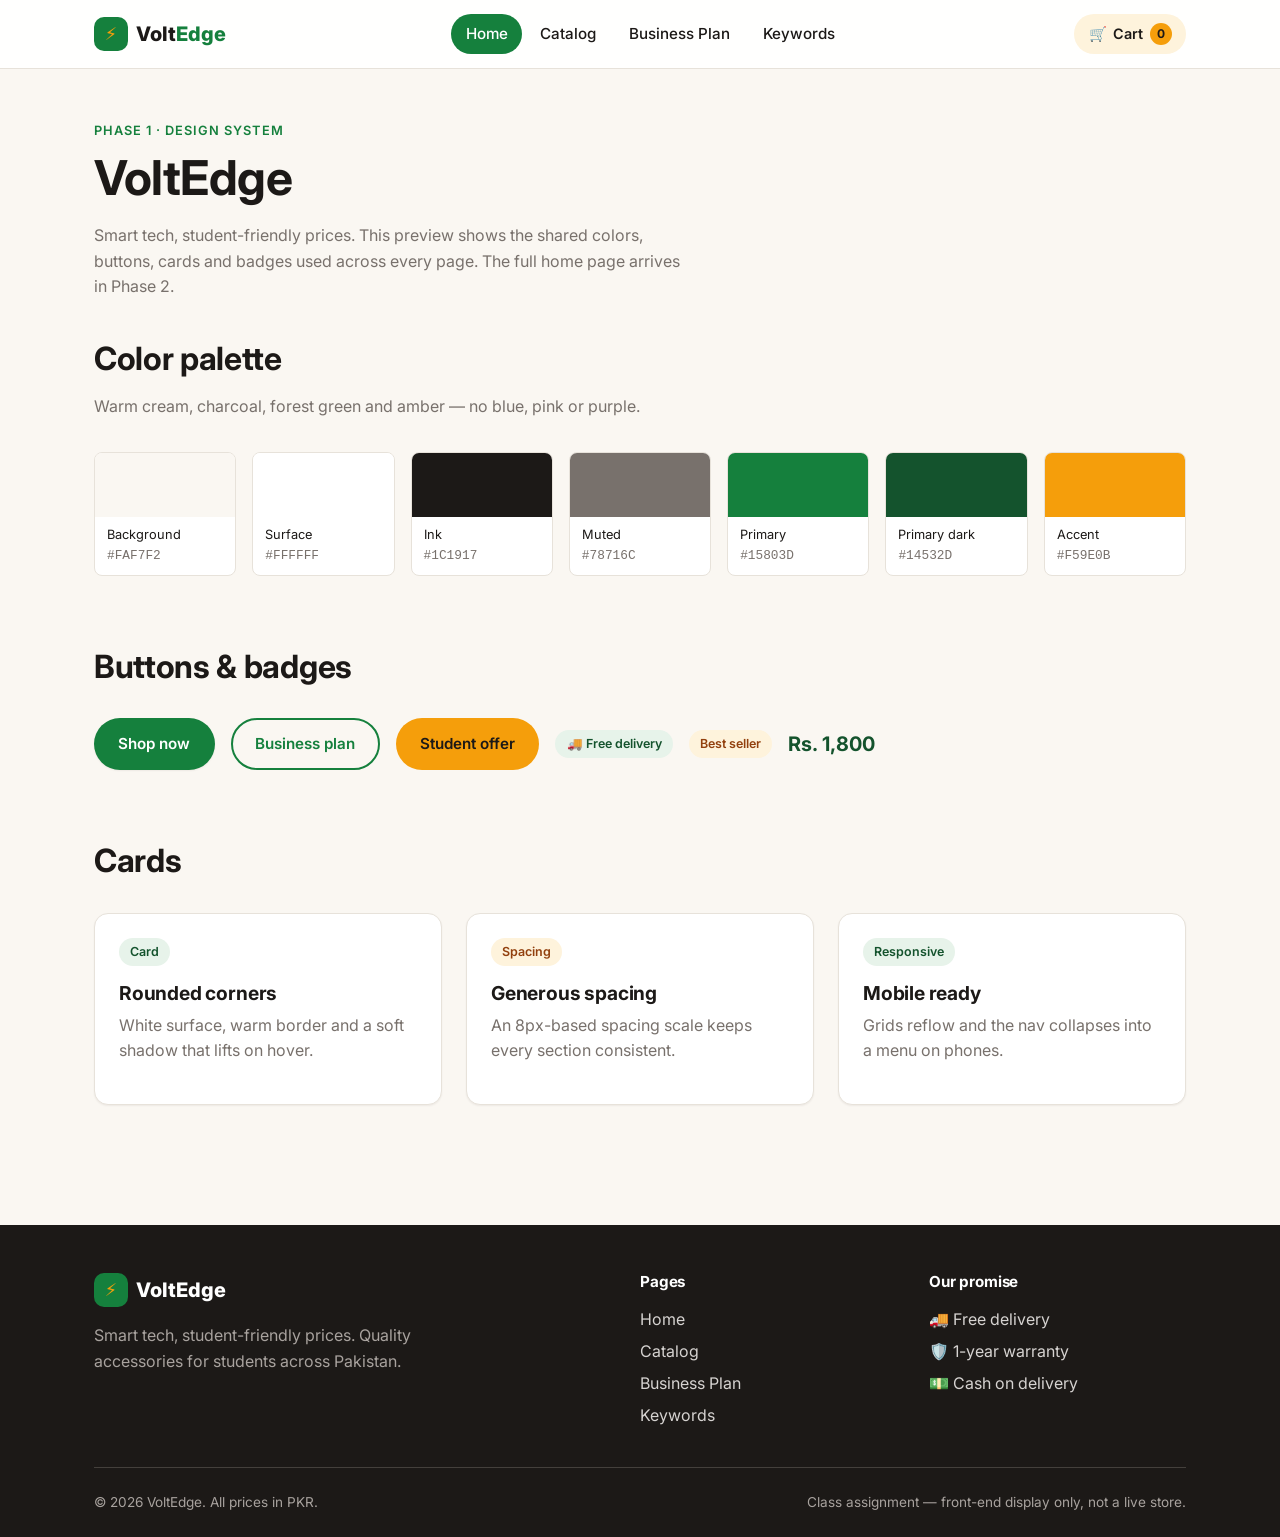
==== index.html @ deff89b0 "Phase 1: design system, product data, shared layout" ====
<!DOCTYPE html>
<!--
  =====================================================================
  VoltEdge — index.html (Home page)
  ---------------------------------------------------------------------
  Landing page of the store. Phase 1 shows a preview of the design
  system (colors, buttons, cards, badges). Phase 2 replaces it with the
  hero, trust badges, featured products and student-discount banner.
  The header and footer are injected by js/main.js.
  =====================================================================
-->
<html lang="en">
<head>
  <meta charset="UTF-8" />
  <meta name="viewport" content="width=device-width, initial-scale=1.0" />
  <title>VoltEdge — Smart tech, student-friendly prices</title>
  <meta name="description" content="VoltEdge: affordable tech accessories for students in Pakistan — earbuds, chargers, phone covers and laptop stands." />

  <!-- Inter font (falls back to the system font stack if offline) -->
  <link rel="preconnect" href="https://fonts.googleapis.com" />
  <link rel="preconnect" href="https://fonts.gstatic.com" crossorigin />
  <link href="https://fonts.googleapis.com/css2?family=Inter:wght@400;500;600;700;800&display=swap" rel="stylesheet" />

  <!-- Shared stylesheet -->
  <link rel="stylesheet" href="css/style.css" />
</head>
<body>

  <!-- Shared header/nav (filled by main.js) -->
  <header id="site-header"></header>

  <main>
    <!-- Page intro -->
    <section class="page-hero">
      <div class="container">
        <span class="eyebrow">Phase 1 · Design system</span>
        <h1>VoltEdge</h1>
        <p>Smart tech, student-friendly prices. This preview shows the shared
          colors, buttons, cards and badges used across every page. The full
          home page arrives in Phase 2.</p>
      </div>
    </section>

    <!-- Color palette preview -->
    <section class="section" style="padding-top: 0;">
      <div class="container">
        <div class="section-head">
          <h2>Color palette</h2>
          <p>Warm cream, charcoal, forest green and amber — no blue, pink or purple.</p>
        </div>
        <div class="swatches">
          <div class="swatch"><div class="swatch-color" style="background: var(--bg);"></div><div class="swatch-label">Background<br /><code>#FAF7F2</code></div></div>
          <div class="swatch"><div class="swatch-color" style="background: var(--surface);"></div><div class="swatch-label">Surface<br /><code>#FFFFFF</code></div></div>
          <div class="swatch"><div class="swatch-color" style="background: var(--ink);"></div><div class="swatch-label">Ink<br /><code>#1C1917</code></div></div>
          <div class="swatch"><div class="swatch-color" style="background: var(--muted);"></div><div class="swatch-label">Muted<br /><code>#78716C</code></div></div>
          <div class="swatch"><div class="swatch-color" style="background: var(--primary);"></div><div class="swatch-label">Primary<br /><code>#15803D</code></div></div>
          <div class="swatch"><div class="swatch-color" style="background: var(--primary-dark);"></div><div class="swatch-label">Primary dark<br /><code>#14532D</code></div></div>
          <div class="swatch"><div class="swatch-color" style="background: var(--accent);"></div><div class="swatch-label">Accent<br /><code>#F59E0B</code></div></div>
        </div>
      </div>
    </section>

    <!-- Buttons & badges preview -->
    <section class="section" style="padding-top: 0;">
      <div class="container">
        <div class="section-head">
          <h2>Buttons &amp; badges</h2>
        </div>
        <div class="demo-row">
          <a class="btn btn-primary" href="catalog.html">Shop now</a>
          <a class="btn btn-outline" href="business.html">Business plan</a>
          <button class="btn btn-accent" type="button">Student offer</button>
          <span class="badge">🚚 Free delivery</span>
          <span class="badge badge-accent">Best seller</span>
          <span class="price">Rs. 1,800</span>
        </div>
      </div>
    </section>

    <!-- Card preview -->
    <section class="section" style="padding-top: 0;">
      <div class="container">
        <div class="section-head">
          <h2>Cards</h2>
        </div>
        <div class="grid">
          <article class="card card-hover">
            <span class="badge">Card</span>
            <h3 style="margin-top: 1rem;">Rounded corners</h3>
            <p class="muted">White surface, warm border and a soft shadow that lifts on hover.</p>
          </article>
          <article class="card card-hover">
            <span class="badge badge-accent">Spacing</span>
            <h3 style="margin-top: 1rem;">Generous spacing</h3>
            <p class="muted">An 8px-based spacing scale keeps every section consistent.</p>
          </article>
          <article class="card card-hover">
            <span class="badge">Responsive</span>
            <h3 style="margin-top: 1rem;">Mobile ready</h3>
            <p class="muted">Grids reflow and the nav collapses into a menu on phones.</p>
          </article>
        </div>
      </div>
    </section>
  </main>

  <!-- Shared footer (filled by main.js) -->
  <footer id="site-footer"></footer>

  <!-- Scripts: product data first, then shared behaviour -->
  <script src="js/products.js"></script>
  <script src="js/main.js"></script>
</body>
</html>
---- css/style.css ----
/* =====================================================================
   VoltEdge — style.css
   ---------------------------------------------------------------------
   The single stylesheet for every page of the VoltEdge Tech Accessories
   Store (class assignment front-end). It holds:
     1. Design tokens (CSS variables: colors, spacing, radius, shadows)
     2. Reset & base styles (body, headings, links, images)
     3. Layout helpers (container, sections, grids)
     4. Components (buttons, cards, badges, tables)
     5. Shared header / navigation
     6. Shared footer
     7. Placeholder blocks (used until each phase fills a page)
     8. Responsive rules (tablet & mobile)
   Color rule: NO blue, pink or purple anywhere — only the palette below.
   ===================================================================== */


/* ---------------------------------------------------------------------
   1. DESIGN TOKENS
   All colors and sizes live here so the whole site stays consistent.
   --------------------------------------------------------------------- */
:root {
  /* Brand palette (from the assignment brief) */
  --bg: #FAF7F2;            /* warm cream page background */
  --surface: #FFFFFF;       /* cards, header, tables */
  --ink: #1C1917;           /* main text — warm charcoal */
  --muted: #78716C;         /* secondary text */
  --primary: #15803D;       /* forest green — main brand color */
  --primary-dark: #14532D;  /* darker green for hover / footer */
  --accent: #F59E0B;        /* amber — highlights, badges, prices */

  /* Supporting tints derived from the palette */
  --primary-soft: #E7F3EA;  /* very light green background */
  --accent-soft: #FEF3DC;   /* very light amber background */
  --border: #E7E2DA;        /* warm light border */

  /* Typography */
  --font: "Inter", system-ui, -apple-system, "Segoe UI", Roboto,
          "Helvetica Neue", Arial, sans-serif;

  /* Spacing scale (generous, based on 8px) */
  --space-1: 0.5rem;   /*  8px */
  --space-2: 1rem;     /* 16px */
  --space-3: 1.5rem;   /* 24px */
  --space-4: 2rem;     /* 32px */
  --space-5: 3rem;     /* 48px */
  --space-6: 4.5rem;   /* 72px */

  /* Shape & depth */
  --radius-sm: 8px;
  --radius: 14px;
  --radius-lg: 22px;
  --shadow-sm: 0 1px 2px rgba(28, 25, 23, 0.06);
  --shadow: 0 4px 16px rgba(28, 25, 23, 0.08);
  --shadow-lg: 0 12px 32px rgba(28, 25, 23, 0.12);

  /* Layout */
  --container: 1140px;
  --header-h: 68px;
}


/* ---------------------------------------------------------------------
   2. RESET & BASE STYLES
   --------------------------------------------------------------------- */
*,
*::before,
*::after {
  box-sizing: border-box;
}

html {
  scroll-behavior: smooth;
}

body {
  margin: 0;
  font-family: var(--font);
  font-size: 1rem;
  line-height: 1.6;
  color: var(--ink);
  background: var(--bg);
  -webkit-font-smoothing: antialiased;
  /* Footer always sits at the bottom, even on short pages */
  min-height: 100vh;
  display: flex;
  flex-direction: column;
}

main {
  flex: 1;
}

h1, h2, h3, h4 {
  margin: 0 0 var(--space-2);
  line-height: 1.2;
  font-weight: 700;
  letter-spacing: -0.01em;
}

h1 { font-size: clamp(2rem, 4vw, 3rem); }
h2 { font-size: clamp(1.5rem, 3vw, 2rem); }
h3 { font-size: 1.2rem; }

p {
  margin: 0 0 var(--space-2);
}

a {
  color: var(--primary);
  text-decoration: none;
}

a:hover {
  color: var(--primary-dark);
  text-decoration: underline;
}

img {
  max-width: 100%;
  display: block;
}

/* Visible keyboard focus everywhere (accessibility) */
:focus-visible {
  outline: 3px solid var(--accent);
  outline-offset: 2px;
}

/* Small grey helper text */
.muted {
  color: var(--muted);
}


/* ---------------------------------------------------------------------
   3. LAYOUT HELPERS
   --------------------------------------------------------------------- */

/* Centered page-width wrapper */
.container {
  width: 100%;
  max-width: var(--container);
  margin: 0 auto;
  padding: 0 var(--space-3);
}

/* Vertical rhythm for page sections */
.section {
  padding: var(--space-6) 0;
}

/* Section title + subtitle block */
.section-head {
  margin-bottom: var(--space-4);
}

.section-head p {
  color: var(--muted);
  max-width: 60ch;
}

/* Small uppercase label above headings */
.eyebrow {
  display: inline-block;
  font-size: 0.8rem;
  font-weight: 600;
  text-transform: uppercase;
  letter-spacing: 0.08em;
  color: var(--primary);
  margin-bottom: var(--space-1);
}

/* Responsive auto-fit grid (cards, badges, products) */
.grid {
  display: grid;
  gap: var(--space-3);
  grid-template-columns: repeat(auto-fit, minmax(240px, 1fr));
}


/* ---------------------------------------------------------------------
   4. COMPONENTS
   --------------------------------------------------------------------- */

/* ---- 4a. Buttons ---- */
.btn {
  display: inline-flex;
  align-items: center;
  justify-content: center;
  gap: 0.5rem;
  padding: 0.75rem 1.4rem;
  font: inherit;
  font-weight: 600;
  font-size: 0.95rem;
  border: 2px solid transparent;
  border-radius: 999px;
  cursor: pointer;
  text-decoration: none;
  transition: background 0.2s, color 0.2s, transform 0.15s, box-shadow 0.2s;
}

.btn:hover {
  text-decoration: none;
  transform: translateY(-1px);
}

.btn:active {
  transform: translateY(0);
}

/* Main call-to-action: forest green */
.btn-primary {
  background: var(--primary);
  color: #fff;
  box-shadow: var(--shadow-sm);
}

.btn-primary:hover {
  background: var(--primary-dark);
  color: #fff;
  box-shadow: var(--shadow);
}

/* Secondary: outlined green */
.btn-outline {
  background: transparent;
  color: var(--primary);
  border-color: var(--primary);
}

.btn-outline:hover {
  background: var(--primary-soft);
  color: var(--primary-dark);
}

/* Attention button: amber */
.btn-accent {
  background: var(--accent);
  color: var(--ink);
}

.btn-accent:hover {
  background: #D97706; /* darker amber */
  color: var(--ink);
}

/* Full-width button (e.g. inside product cards) */
.btn-block {
  width: 100%;
}

/* ---- 4b. Cards ---- */
.card {
  background: var(--surface);
  border: 1px solid var(--border);
  border-radius: var(--radius);
  box-shadow: var(--shadow-sm);
  padding: var(--space-3);
  transition: box-shadow 0.2s, transform 0.2s;
}

/* Cards that lift slightly on hover */
.card-hover:hover {
  box-shadow: var(--shadow-lg);
  transform: translateY(-3px);
}

.card h3 {
  margin-bottom: var(--space-1);
}

/* ---- 4c. Badges / pills ---- */
.badge {
  display: inline-flex;
  align-items: center;
  gap: 0.35rem;
  padding: 0.25rem 0.7rem;
  font-size: 0.78rem;
  font-weight: 600;
  border-radius: 999px;
  background: var(--primary-soft);
  color: var(--primary-dark);
}

.badge-accent {
  background: var(--accent-soft);
  color: #92400E; /* deep amber text, readable on light amber */
}

/* Price text style (used everywhere a PKR price appears) */
.price {
  font-size: 1.25rem;
  font-weight: 700;
  color: var(--primary-dark);
}

/* ---- 4d. Tables (business plan & keyword planner) ---- */
.table-wrap {
  overflow-x: auto;              /* scroll sideways on small phones */
  background: var(--surface);
  border: 1px solid var(--border);
  border-radius: var(--radius);
  box-shadow: var(--shadow-sm);
}

table {
  width: 100%;
  border-collapse: collapse;
  font-size: 0.95rem;
}

th,
td {
  padding: 0.85rem 1rem;
  text-align: left;
  border-bottom: 1px solid var(--border);
  white-space: nowrap;
}

th {
  background: var(--primary-soft);
  color: var(--primary-dark);
  font-weight: 600;
}

tbody tr:last-child td {
  border-bottom: none;
}

tbody tr:hover {
  background: #FDFBF7;
}


/* ---------------------------------------------------------------------
   5. SHARED HEADER / NAVIGATION
   Markup is injected by js/main.js into <header id="site-header">.
   --------------------------------------------------------------------- */
.site-header {
  position: sticky;
  top: 0;
  z-index: 50;
  background: rgba(255, 255, 255, 0.92);
  backdrop-filter: blur(8px);
  border-bottom: 1px solid var(--border);
}

.nav {
  display: flex;
  align-items: center;
  justify-content: space-between;
  gap: var(--space-2);
  min-height: var(--header-h);
}

/* Logo: lightning mark + store name */
.logo {
  display: inline-flex;
  align-items: center;
  gap: 0.5rem;
  font-weight: 800;
  font-size: 1.25rem;
  color: var(--ink);
}

.logo:hover {
  text-decoration: none;
  color: var(--ink);
}

.logo-mark {
  display: grid;
  place-items: center;
  width: 34px;
  height: 34px;
  border-radius: 10px;
  background: var(--primary);
  color: var(--accent);
  font-size: 1.1rem;
}

.logo-text span {
  color: var(--primary);
}

/* Navigation links */
.nav-links {
  display: flex;
  align-items: center;
  gap: 0.25rem;
  list-style: none;
  margin: 0;
  padding: 0;
}

.nav-links a {
  display: block;
  padding: 0.5rem 0.9rem;
  border-radius: 999px;
  color: var(--ink);
  font-weight: 500;
  font-size: 0.95rem;
}

.nav-links a:hover {
  background: var(--primary-soft);
  color: var(--primary-dark);
  text-decoration: none;
}

/* Current page link (set by main.js) */
.nav-links a.active {
  background: var(--primary);
  color: #fff;
}

/* Right side of the header: cart + mobile menu button */
.nav-actions {
  display: flex;
  align-items: center;
  gap: 0.5rem;
}

/* Cart button with item counter bubble */
.cart-btn {
  position: relative;
  display: inline-flex;
  align-items: center;
  gap: 0.4rem;
  padding: 0.5rem 0.9rem;
  border-radius: 999px;
  background: var(--accent-soft);
  color: var(--ink);
  font-weight: 600;
  font-size: 0.9rem;
}

.cart-btn:hover {
  text-decoration: none;
  color: var(--ink);
  background: #FDE7B5;
}

.cart-count {
  display: inline-grid;
  place-items: center;
  min-width: 22px;
  height: 22px;
  padding: 0 6px;
  border-radius: 999px;
  background: var(--accent);
  color: var(--ink);
  font-size: 0.75rem;
  font-weight: 700;
}

/* Short "bump" animation when an item is added (used in Phase 3) */
.cart-count.bump {
  animation: bump 0.35s ease;
}

@keyframes bump {
  50% { transform: scale(1.35); }
}

/* Hamburger button — only visible on mobile */
.menu-toggle {
  display: none;
  width: 42px;
  height: 42px;
  border: 1px solid var(--border);
  border-radius: 10px;
  background: var(--surface);
  font-size: 1.2rem;
  cursor: pointer;
  color: var(--ink);
}


/* ---------------------------------------------------------------------
   6. SHARED FOOTER
   Markup is injected by js/main.js into <footer id="site-footer">.
   --------------------------------------------------------------------- */
.site-footer {
  background: var(--ink);
  color: #D6D3D1;
  padding: var(--space-5) 0 var(--space-3);
  margin-top: var(--space-5);
}

.footer-grid {
  display: grid;
  gap: var(--space-4);
  grid-template-columns: 2fr 1fr 1fr;
}

.site-footer .logo,
.site-footer .logo:hover {
  color: #fff;
}

.site-footer h4 {
  color: #fff;
  font-size: 0.95rem;
  margin-bottom: var(--space-2);
}

.site-footer ul {
  list-style: none;
  margin: 0;
  padding: 0;
}

.site-footer li {
  margin-bottom: 0.4rem;
}

.site-footer a {
  color: #D6D3D1;
}

.site-footer a:hover {
  color: var(--accent);
}

.footer-tagline {
  margin-top: var(--space-2);
  max-width: 34ch;
  color: #A8A29E;
}

.footer-bottom {
  margin-top: var(--space-4);
  padding-top: var(--space-3);
  border-top: 1px solid #44403C;
  font-size: 0.85rem;
  color: #A8A29E;
  display: flex;
  flex-wrap: wrap;
  justify-content: space-between;
  gap: var(--space-1);
}


/* ---------------------------------------------------------------------
   7. PLACEHOLDER BLOCKS
   Temporary "coming in Phase X" panels so each page shows the shared
   layout before its real content is built.
   --------------------------------------------------------------------- */
.page-hero {
  padding: var(--space-5) 0 var(--space-3);
}

.page-hero p {
  color: var(--muted);
  max-width: 60ch;
}

.placeholder {
  border: 2px dashed var(--border);
  border-radius: var(--radius);
  padding: var(--space-5) var(--space-3);
  text-align: center;
  color: var(--muted);
  background: var(--surface);
}

/* Small swatch row used on the design-system preview */
.swatches {
  display: grid;
  gap: var(--space-2);
  grid-template-columns: repeat(auto-fit, minmax(130px, 1fr));
}

.swatch {
  border-radius: var(--radius-sm);
  overflow: hidden;
  border: 1px solid var(--border);
  background: var(--surface);
  font-size: 0.8rem;
}

.swatch-color {
  height: 64px;
}

.swatch-label {
  padding: 0.5rem 0.75rem;
}

.swatch-label code {
  color: var(--muted);
}

/* Row of example buttons / badges */
.demo-row {
  display: flex;
  flex-wrap: wrap;
  gap: var(--space-2);
  align-items: center;
}


/* ---------------------------------------------------------------------
   8. RESPONSIVE RULES
   --------------------------------------------------------------------- */

/* Tablet */
@media (max-width: 900px) {
  .footer-grid {
    grid-template-columns: 1fr 1fr;
  }

  .footer-grid > :first-child {
    grid-column: 1 / -1;
  }
}

/* Mobile: collapse nav into a dropdown menu */
@media (max-width: 720px) {
  .container {
    padding: 0 var(--space-2);
  }

  .section {
    padding: var(--space-5) 0;
  }

  .menu-toggle {
    display: inline-grid;
    place-items: center;
  }

  .nav-links {
    display: none;
    position: absolute;
    top: var(--header-h);
    left: 0;
    right: 0;
    flex-direction: column;
    align-items: stretch;
    padding: var(--space-2);
    background: var(--surface);
    border-bottom: 1px solid var(--border);
    box-shadow: var(--shadow);
  }

  /* main.js toggles this class when the hamburger is tapped */
  .nav-links.open {
    display: flex;
  }

  .nav-links a {
    padding: 0.75rem 1rem;
  }

  /* Hide the word "Cart" on small screens, keep icon + count */
  .cart-label {
    display: none;
  }

  .footer-grid {
    grid-template-columns: 1fr;
  }
}
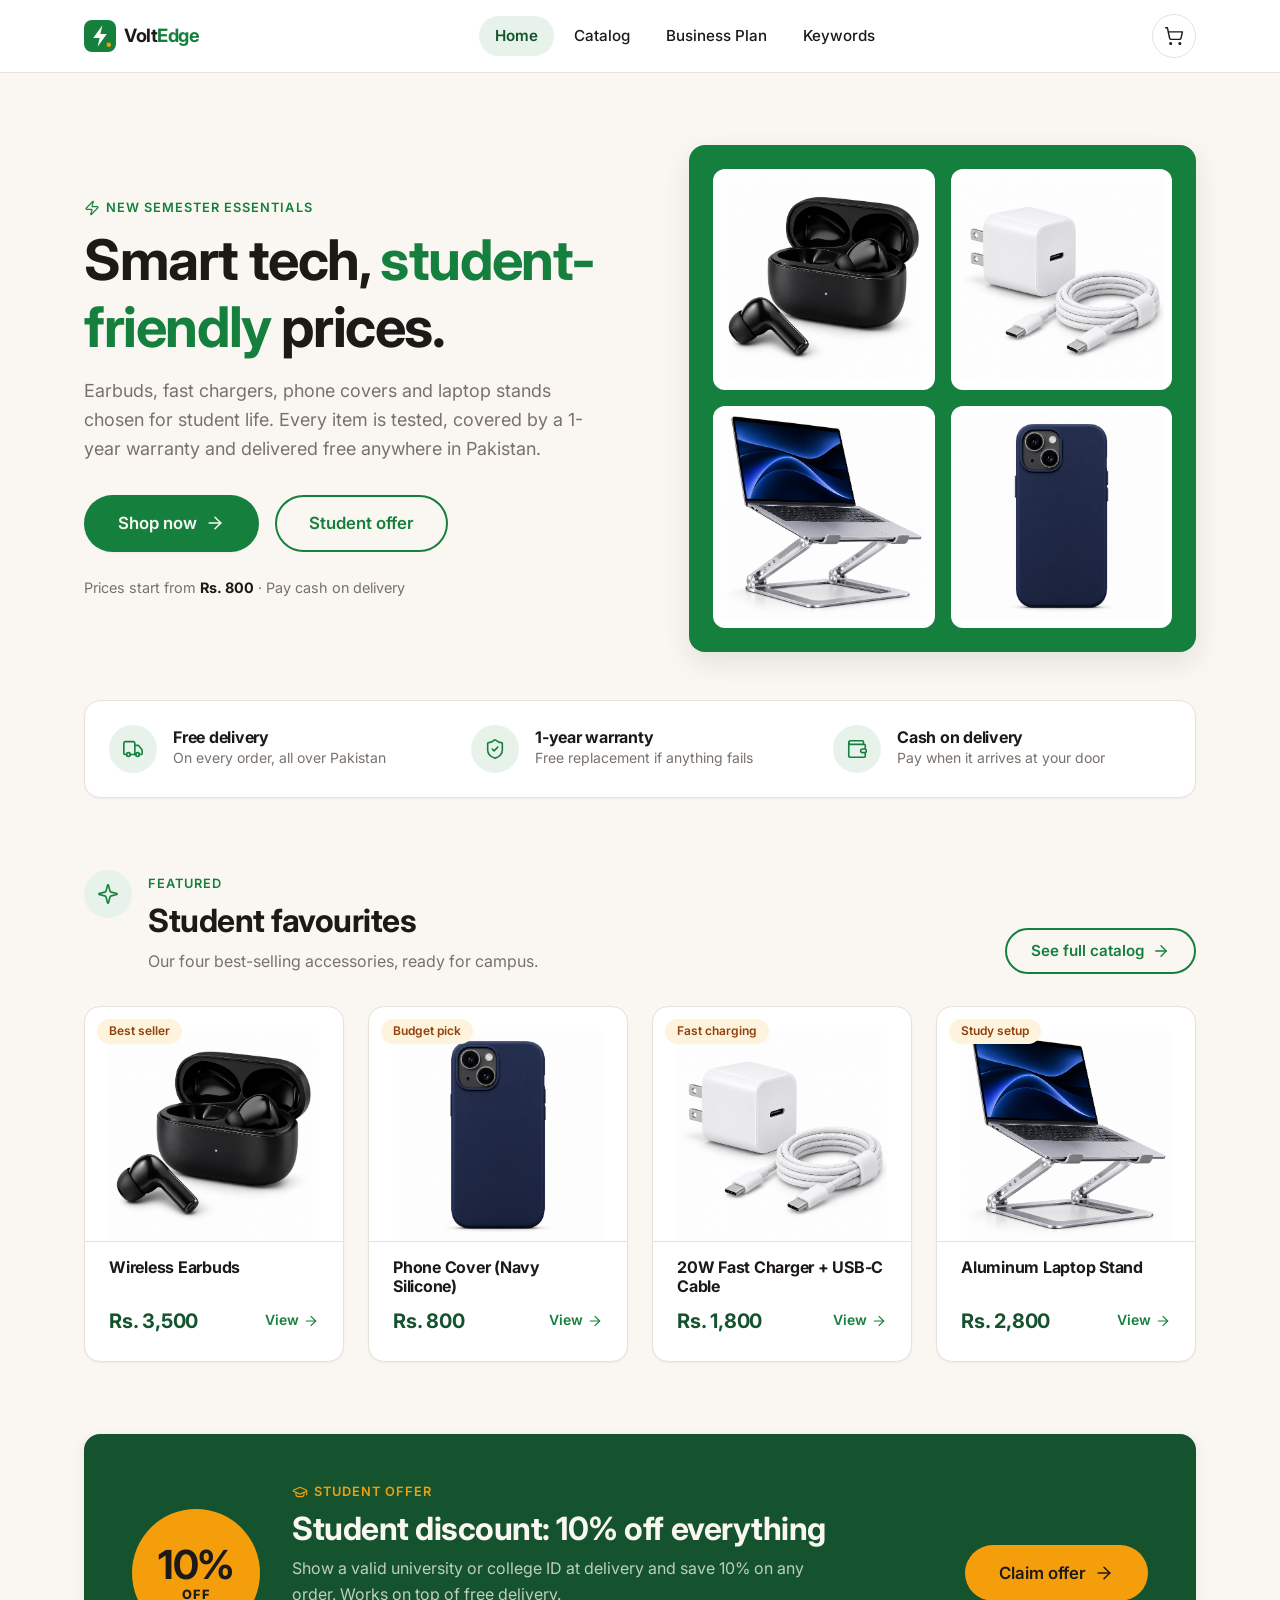
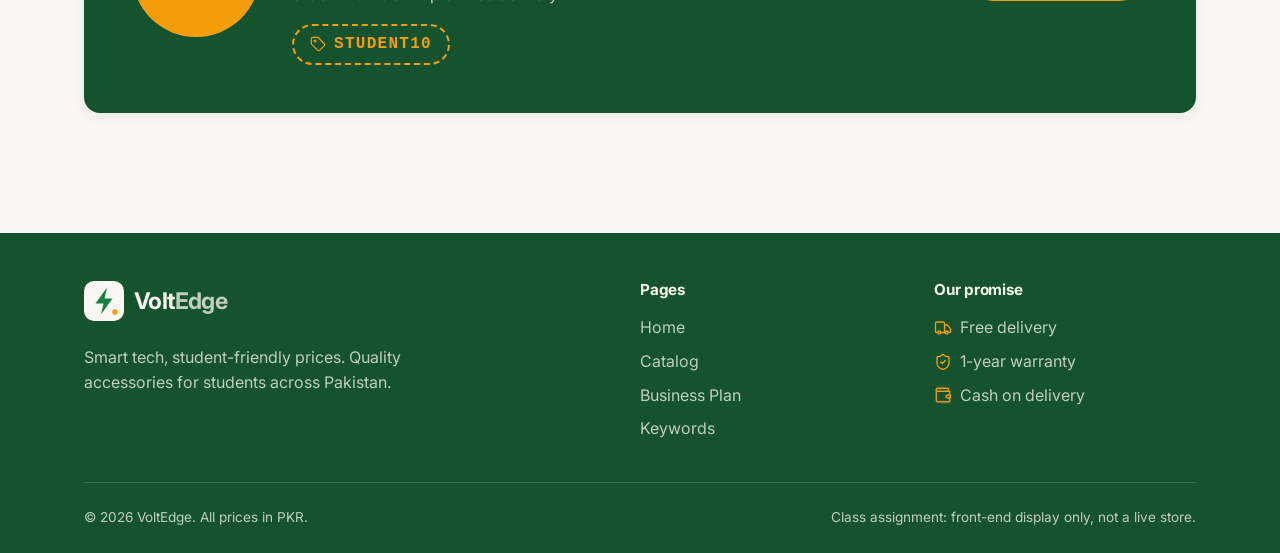
==== commit a56cf8d6: "Phase 3: SVG icons, new logo, product catalog with mini-cart" ====
--- a/index.html
+++ b/index.html
@@ -3,18 +3,24 @@
   =====================================================================
   VoltEdge — index.html (Home page)
   ---------------------------------------------------------------------
-  Landing page of the store. Phase 1 shows a preview of the design
-  system (colors, buttons, cards, badges). Phase 2 replaces it with the
-  hero, trust badges, featured products and student-discount banner.
-  The header and footer are injected by js/main.js.
+  Landing page of the store. Sections, top to bottom:
+    1. Hero          – headline, short pitch, "Shop now" button,
+                       2x2 collage of the four products
+    2. Trust badges  – Free delivery, 1-year warranty, Cash on delivery
+    3. Featured      – product strip rendered from js/products.js
+    4. Student offer – student-discount banner with promo code
+  Header, footer and icons (<span data-icon>) are filled by js/main.js.
   =====================================================================
 -->
 <html lang="en">
 <head>
   <meta charset="UTF-8" />
   <meta name="viewport" content="width=device-width, initial-scale=1.0" />
-  <title>VoltEdge — Smart tech, student-friendly prices</title>
-  <meta name="description" content="VoltEdge: affordable tech accessories for students in Pakistan — earbuds, chargers, phone covers and laptop stands." />
+  <title>VoltEdge | Smart tech, student-friendly prices</title>
+  <meta name="description" content="VoltEdge: affordable tech accessories for students in Pakistan. Earbuds, chargers, phone covers and laptop stands." />
+
+  <!-- Favicon: the VoltEdge logo mark -->
+  <link rel="icon" href="images/favicon.svg" type="image/svg+xml" />
 
   <!-- Inter font (falls back to the system font stack if offline) -->
   <link rel="preconnect" href="https://fonts.googleapis.com" />
@@ -30,84 +36,120 @@
   <header id="site-header"></header>
 
   <main>
-    <!-- Page intro -->
-    <section class="page-hero">
-      <div class="container">
-        <span class="eyebrow">Phase 1 · Design system</span>
-        <h1>VoltEdge</h1>
-        <p>Smart tech, student-friendly prices. This preview shows the shared
-          colors, buttons, cards and badges used across every page. The full
-          home page arrives in Phase 2.</p>
-      </div>
-    </section>
 
-    <!-- Color palette preview -->
-    <section class="section" style="padding-top: 0;">
-      <div class="container">
-        <div class="section-head">
-          <h2>Color palette</h2>
-          <p>Warm cream, charcoal, forest green and amber — no blue, pink or purple.</p>
+    <!-- =============================================================
+         1. HERO
+         Left: headline, pitch, buttons. Right: product collage.
+         ============================================================= -->
+    <section class="hero">
+      <div class="container hero-grid">
+        <div>
+          <span class="eyebrow"><span data-icon="zap" data-size="16"></span>New semester essentials</span>
+          <h1>Smart tech, <span class="highlight">student-friendly</span> prices.</h1>
+          <p class="hero-pitch">
+            Earbuds, fast chargers, phone covers and laptop stands chosen for
+            student life. Every item is tested, covered by a 1-year warranty and
+            delivered free anywhere in Pakistan.
+          </p>
+          <div class="hero-actions">
+            <a class="btn btn-primary btn-lg" href="catalog.html">Shop now <span data-icon="arrowRight" data-size="20"></span></a>
+            <a class="btn btn-outline btn-lg" href="#student-offer">Student offer</a>
+          </div>
+          <p class="hero-note">Prices start from <strong>Rs. 800</strong> &middot; Pay cash on delivery</p>
         </div>
-        <div class="swatches">
-          <div class="swatch"><div class="swatch-color" style="background: var(--bg);"></div><div class="swatch-label">Background<br /><code>#FAF7F2</code></div></div>
-          <div class="swatch"><div class="swatch-color" style="background: var(--surface);"></div><div class="swatch-label">Surface<br /><code>#FFFFFF</code></div></div>
-          <div class="swatch"><div class="swatch-color" style="background: var(--ink);"></div><div class="swatch-label">Ink<br /><code>#1C1917</code></div></div>
-          <div class="swatch"><div class="swatch-color" style="background: var(--muted);"></div><div class="swatch-label">Muted<br /><code>#78716C</code></div></div>
-          <div class="swatch"><div class="swatch-color" style="background: var(--primary);"></div><div class="swatch-label">Primary<br /><code>#15803D</code></div></div>
-          <div class="swatch"><div class="swatch-color" style="background: var(--primary-dark);"></div><div class="swatch-label">Primary dark<br /><code>#14532D</code></div></div>
-          <div class="swatch"><div class="swatch-color" style="background: var(--accent);"></div><div class="swatch-label">Accent<br /><code>#F59E0B</code></div></div>
+
+        <!-- Product collage (the four store products) -->
+        <div class="hero-collage">
+          <img src="images/earbuds.png" alt="Black wireless earbuds with their open charging case" width="400" height="400" />
+          <img src="images/charger-20w.png" alt="White 20W USB-C charger with a braided cable" width="400" height="400" />
+          <img src="images/laptop-stand.png" alt="Silver aluminum laptop stand holding a laptop" width="400" height="400" />
+          <img src="images/phone-cover.png" alt="Navy silicone phone cover" width="400" height="400" />
         </div>
       </div>
     </section>
 
-    <!-- Buttons & badges preview -->
-    <section class="section" style="padding-top: 0;">
+    <!-- =============================================================
+         2. TRUST BADGES
+         Three store promises, each icon in a tinted circle.
+         ============================================================= -->
+    <section class="trust" aria-label="Why shop with VoltEdge">
       <div class="container">
-        <div class="section-head">
-          <h2>Buttons &amp; badges</h2>
-        </div>
-        <div class="demo-row">
-          <a class="btn btn-primary" href="catalog.html">Shop now</a>
-          <a class="btn btn-outline" href="business.html">Business plan</a>
-          <button class="btn btn-accent" type="button">Student offer</button>
-          <span class="badge">🚚 Free delivery</span>
-          <span class="badge badge-accent">Best seller</span>
-          <span class="price">Rs. 1,800</span>
+        <div class="card trust-grid">
+          <div class="trust-item">
+            <span class="icon-circle"><span data-icon="truck" data-size="22"></span></span>
+            <div>
+              <h3>Free delivery</h3>
+              <p>On every order, all over Pakistan</p>
+            </div>
+          </div>
+          <div class="trust-item">
+            <span class="icon-circle"><span data-icon="shield" data-size="22"></span></span>
+            <div>
+              <h3>1-year warranty</h3>
+              <p>Free replacement if anything fails</p>
+            </div>
+          </div>
+          <div class="trust-item">
+            <span class="icon-circle"><span data-icon="wallet" data-size="22"></span></span>
+            <div>
+              <h3>Cash on delivery</h3>
+              <p>Pay when it arrives at your door</p>
+            </div>
+          </div>
         </div>
       </div>
     </section>
 
-    <!-- Card preview -->
-    <section class="section" style="padding-top: 0;">
+    <!-- =============================================================
+         3. FEATURED PRODUCTS STRIP
+         Cards are generated by renderFeatured() in js/main.js from the
+         PRODUCTS list in js/products.js.
+         ============================================================= -->
+    <section class="section" style="padding-top: var(--space-3);">
       <div class="container">
-        <div class="section-head">
-          <h2>Cards</h2>
+        <div class="section-head section-head-row">
+          <div class="heading-with-icon">
+            <span class="icon-circle"><span data-icon="sparkles" data-size="22"></span></span>
+            <div>
+              <span class="eyebrow">Featured</span>
+              <h2>Student favourites</h2>
+              <p>Our four best-selling accessories, ready for campus.</p>
+            </div>
+          </div>
+          <a class="btn btn-outline" href="catalog.html">See full catalog <span data-icon="arrowRight" data-size="18"></span></a>
         </div>
-        <div class="grid">
-          <article class="card card-hover">
-            <span class="badge">Card</span>
-            <h3 style="margin-top: 1rem;">Rounded corners</h3>
-            <p class="muted">White surface, warm border and a soft shadow that lifts on hover.</p>
-          </article>
-          <article class="card card-hover">
-            <span class="badge badge-accent">Spacing</span>
-            <h3 style="margin-top: 1rem;">Generous spacing</h3>
-            <p class="muted">An 8px-based spacing scale keeps every section consistent.</p>
-          </article>
-          <article class="card card-hover">
-            <span class="badge">Responsive</span>
-            <h3 style="margin-top: 1rem;">Mobile ready</h3>
-            <p class="muted">Grids reflow and the nav collapses into a menu on phones.</p>
-          </article>
+        <div class="featured-strip" id="featured-products"></div>
+      </div>
+    </section>
+
+    <!-- =============================================================
+         4. STUDENT DISCOUNT BANNER
+         ============================================================= -->
+    <section class="section section-tight-top" id="student-offer">
+      <div class="container">
+        <div class="student-banner">
+          <div class="discount-circle" aria-hidden="true">
+            <div><strong>10%</strong><span>OFF</span></div>
+          </div>
+          <div>
+            <span class="eyebrow"><span data-icon="graduationCap" data-size="16"></span>Student offer</span>
+            <h2>Student discount: 10% off everything</h2>
+            <p>Show a valid university or college ID at delivery and save 10% on
+              any order. Works on top of free delivery.</p>
+            <span class="promo-code"><span data-icon="tag" data-size="16"></span>STUDENT10</span>
+          </div>
+          <a class="btn btn-accent btn-lg" href="catalog.html">Claim offer <span data-icon="arrowRight" data-size="20"></span></a>
         </div>
       </div>
     </section>
+
   </main>
 
   <!-- Shared footer (filled by main.js) -->
   <footer id="site-footer"></footer>
 
-  <!-- Scripts: product data first, then shared behaviour -->
+  <!-- Scripts: icons, product data, then shared behaviour -->
+  <script src="js/icons.js"></script>
   <script src="js/products.js"></script>
   <script src="js/main.js"></script>
 </body>
--- a/css/style.css
+++ b/css/style.css
@@ -2,61 +2,71 @@
    VoltEdge — style.css
    ---------------------------------------------------------------------
    The single stylesheet for every page of the VoltEdge Tech Accessories
-   Store (class assignment front-end). It holds:
-     1. Design tokens (CSS variables: colors, spacing, radius, shadows)
-     2. Reset & base styles (body, headings, links, images)
-     3. Layout helpers (container, sections, grids)
-     4. Components (buttons, cards, badges, tables)
-     5. Shared header / navigation
+   Store (class assignment front-end). Sections:
+     1. Design tokens (colors, 8px spacing scale, radii, shadows)
+     2. Reset & base styles
+     3. Layout helpers (container, sections, headings with icons)
+     4. Components (icons, buttons, cards, badges, price, tables)
+     5. Shared header (logo, nav, cart button, mini-cart)
      6. Shared footer
-     7. Placeholder blocks (used until each phase fills a page)
-     8. Responsive rules (tablet & mobile)
-   Color rule: NO blue, pink or purple anywhere — only the palette below.
+     7. Page intro & placeholder blocks
+     8. Home page (hero, trust badges, featured strip, student banner)
+     9. Catalog page (filter bar, product cards, "Products worth")
+    10. Responsive rules (tablet & phone)
+   Rules: NO blue, pink or purple; NO emoji (icons come from js/icons.js);
+   one border radius per component type; subtle shadows; flat colors.
    ===================================================================== */
 
 
 /* ---------------------------------------------------------------------
    1. DESIGN TOKENS
-   All colors and sizes live here so the whole site stays consistent.
    --------------------------------------------------------------------- */
 :root {
   /* Brand palette (from the assignment brief) */
   --bg: #FAF7F2;            /* warm cream page background */
   --surface: #FFFFFF;       /* cards, header, tables */
-  --ink: #1C1917;           /* main text — warm charcoal */
+  --ink: #1C1917;           /* main text: warm charcoal */
   --muted: #78716C;         /* secondary text */
-  --primary: #15803D;       /* forest green — main brand color */
-  --primary-dark: #14532D;  /* darker green for hover / footer */
-  --accent: #F59E0B;        /* amber — highlights, badges, prices */
-
-  /* Supporting tints derived from the palette */
-  --primary-soft: #E7F3EA;  /* very light green background */
-  --accent-soft: #FEF3DC;   /* very light amber background */
+  --primary: #15803D;       /* forest green: main brand color */
+  --primary-dark: #14532D;  /* darker green: hover, footer, banner */
+  --accent: #F59E0B;        /* amber: badges, focus ring, highlights */
+
+  /* Tints derived from the palette (still green / amber / warm grey) */
+  --primary-soft: #E7F3EA;  /* pale green: icon circles, active rows */
+  --accent-soft: #FEF3DC;   /* pale amber: tag badges */
+  --accent-ink: #92400E;    /* deep amber text, readable on pale amber */
   --border: #E7E2DA;        /* warm light border */
+  --cream-70: rgba(250, 247, 242, 0.75); /* cream text on dark green */
 
   /* Typography */
   --font: "Inter", system-ui, -apple-system, "Segoe UI", Roboto,
           "Helvetica Neue", Arial, sans-serif;
 
-  /* Spacing scale (generous, based on 8px) */
-  --space-1: 0.5rem;   /*  8px */
-  --space-2: 1rem;     /* 16px */
-  --space-3: 1.5rem;   /* 24px */
-  --space-4: 2rem;     /* 32px */
-  --space-5: 3rem;     /* 48px */
-  --space-6: 4.5rem;   /* 72px */
-
-  /* Shape & depth */
-  --radius-sm: 8px;
-  --radius: 14px;
-  --radius-lg: 22px;
-  --shadow-sm: 0 1px 2px rgba(28, 25, 23, 0.06);
-  --shadow: 0 4px 16px rgba(28, 25, 23, 0.08);
-  --shadow-lg: 0 12px 32px rgba(28, 25, 23, 0.12);
+  /* Spacing scale: strict 8px grid */
+  --space-1: 8px;
+  --space-2: 16px;
+  --space-3: 24px;
+  --space-4: 32px;
+  --space-5: 48px;
+  --space-6: 72px;
+
+  /* One radius per component type */
+  --radius-btn: 999px;   /* buttons, pills, badges, filter chips */
+  --radius-card: 16px;   /* cards, panels, tables, banner */
+  --radius-tile: 12px;   /* images inside panels, small tiles */
+  --radius-icon: 50%;    /* icon circles */
+
+  /* Subtle shadows only */
+  --shadow-sm: 0 1px 2px rgba(28, 25, 23, 0.05);
+  --shadow: 0 4px 14px rgba(28, 25, 23, 0.07);
+  --shadow-lg: 0 10px 28px rgba(28, 25, 23, 0.10);
+
+  /* Motion */
+  --ease: 0.2s ease;
 
   /* Layout */
-  --container: 1140px;
-  --header-h: 68px;
+  --container: 1160px;
+  --header-h: 72px;
 }
 
 
@@ -71,6 +81,8 @@
 
 html {
   scroll-behavior: smooth;
+  /* Anchor jumps (catalog.html#earbuds) stop below the sticky header */
+  scroll-padding-top: calc(var(--header-h) + var(--space-3));
 }
 
 body {
@@ -81,7 +93,7 @@
   color: var(--ink);
   background: var(--bg);
   -webkit-font-smoothing: antialiased;
-  /* Footer always sits at the bottom, even on short pages */
+  /* Footer sits at the bottom even on short pages */
   min-height: 100vh;
   display: flex;
   flex-direction: column;
@@ -95,12 +107,12 @@
   margin: 0 0 var(--space-2);
   line-height: 1.2;
   font-weight: 700;
-  letter-spacing: -0.01em;
+  letter-spacing: -0.015em;
 }
 
 h1 { font-size: clamp(2rem, 4vw, 3rem); }
 h2 { font-size: clamp(1.5rem, 3vw, 2rem); }
-h3 { font-size: 1.2rem; }
+h3 { font-size: 1.125rem; }
 
 p {
   margin: 0 0 var(--space-2);
@@ -109,27 +121,41 @@
 a {
   color: var(--primary);
   text-decoration: none;
+  transition: color var(--ease);
 }
 
 a:hover {
   color: var(--primary-dark);
-  text-decoration: underline;
 }
 
 img {
   max-width: 100%;
+  height: auto;
   display: block;
 }
 
-/* Visible keyboard focus everywhere (accessibility) */
+button {
+  font: inherit;
+}
+
+/* Amber keyboard focus ring on every focusable element */
 :focus-visible {
   outline: 3px solid var(--accent);
-  outline-offset: 2px;
-}
-
-/* Small grey helper text */
+  outline-offset: 3px;
+}
+
 .muted {
   color: var(--muted);
+}
+
+/* Text only for screen readers */
+.sr-only {
+  position: absolute;
+  width: 1px;
+  height: 1px;
+  overflow: hidden;
+  clip: rect(0 0 0 0);
+  white-space: nowrap;
 }
 
 
@@ -150,7 +176,11 @@
   padding: var(--space-6) 0;
 }
 
-/* Section title + subtitle block */
+.section-tight-top {
+  padding-top: 0;
+}
+
+/* Section title block */
 .section-head {
   margin-bottom: var(--space-4);
 }
@@ -158,11 +188,35 @@
 .section-head p {
   color: var(--muted);
   max-width: 60ch;
+  margin: 0;
+}
+
+/* Heading row: title on the left, button on the right */
+.section-head-row {
+  display: flex;
+  align-items: flex-end;
+  justify-content: space-between;
+  gap: var(--space-2);
+  flex-wrap: wrap;
+}
+
+/* Heading with a tinted icon circle on its left */
+.heading-with-icon {
+  display: flex;
+  align-items: flex-start;
+  gap: var(--space-2);
+}
+
+.heading-with-icon h1,
+.heading-with-icon h2 {
+  margin-bottom: var(--space-1);
 }
 
 /* Small uppercase label above headings */
 .eyebrow {
-  display: inline-block;
+  display: inline-flex;
+  align-items: center;
+  gap: 6px;
   font-size: 0.8rem;
   font-weight: 600;
   text-transform: uppercase;
@@ -171,54 +225,93 @@
   margin-bottom: var(--space-1);
 }
 
-/* Responsive auto-fit grid (cards, badges, products) */
-.grid {
-  display: grid;
-  gap: var(--space-3);
-  grid-template-columns: repeat(auto-fit, minmax(240px, 1fr));
-}
-
 
 /* ---------------------------------------------------------------------
    4. COMPONENTS
    --------------------------------------------------------------------- */
 
-/* ---- 4a. Buttons ---- */
+/* ---- 4a. Icons ---- */
+/* Inline SVGs from icons.js line up with text */
+.icon {
+  display: inline-block;
+  flex-shrink: 0;
+  vertical-align: middle;
+}
+
+/* Placeholder spans (data-icon) behave like the icon they hold */
+[data-icon] {
+  display: inline-flex;
+}
+
+/* Soft tinted circle that holds an icon */
+.icon-circle {
+  display: inline-grid;
+  place-items: center;
+  flex-shrink: 0;
+  width: 48px;
+  height: 48px;
+  border-radius: var(--radius-icon);
+  background: var(--primary-soft);
+  color: var(--primary);
+}
+
+.icon-circle-sm {
+  width: 40px;
+  height: 40px;
+}
+
+.icon-circle-lg {
+  width: 56px;
+  height: 56px;
+}
+
+/* ---- 4b. Buttons ---- */
 .btn {
   display: inline-flex;
   align-items: center;
   justify-content: center;
-  gap: 0.5rem;
-  padding: 0.75rem 1.4rem;
-  font: inherit;
+  gap: var(--space-1);
+  padding: 12px 24px;
   font-weight: 600;
   font-size: 0.95rem;
+  line-height: 1.2;
   border: 2px solid transparent;
-  border-radius: 999px;
+  border-radius: var(--radius-btn);
   cursor: pointer;
   text-decoration: none;
-  transition: background 0.2s, color 0.2s, transform 0.15s, box-shadow 0.2s;
+  transition: background var(--ease), color var(--ease),
+              border-color var(--ease), box-shadow var(--ease),
+              transform var(--ease);
 }
 
 .btn:hover {
-  text-decoration: none;
   transform: translateY(-1px);
 }
 
 .btn:active {
   transform: translateY(0);
+}
+
+/* Arrow icons slide right a little on hover */
+.btn .icon {
+  transition: transform var(--ease);
+}
+
+.btn:hover [data-icon="arrowRight"] .icon,
+.btn:hover .icon-arrow {
+  transform: translateX(3px);
 }
 
 /* Main call-to-action: forest green */
 .btn-primary {
   background: var(--primary);
-  color: #fff;
+  color: var(--bg);
   box-shadow: var(--shadow-sm);
 }
 
 .btn-primary:hover {
   background: var(--primary-dark);
-  color: #fff;
+  color: var(--bg);
   box-shadow: var(--shadow);
 }
 
@@ -234,7 +327,7 @@
   color: var(--primary-dark);
 }
 
-/* Attention button: amber */
+/* Attention button: amber with charcoal text */
 .btn-accent {
   background: var(--accent);
   color: var(--ink);
@@ -245,62 +338,100 @@
   color: var(--ink);
 }
 
-/* Full-width button (e.g. inside product cards) */
+/* Quiet text-style button */
+.btn-ghost {
+  background: transparent;
+  color: var(--muted);
+  padding: 8px 16px;
+}
+
+.btn-ghost:hover {
+  color: var(--ink);
+  background: var(--bg);
+}
+
+.btn-lg {
+  padding: 16px 32px;
+  font-size: 1.05rem;
+}
+
 .btn-block {
   width: 100%;
 }
 
-/* ---- 4b. Cards ---- */
+/* Square icon-only button (cart, menu, close) */
+.icon-btn {
+  position: relative;
+  display: inline-grid;
+  place-items: center;
+  width: 44px;
+  height: 44px;
+  border: 1px solid var(--border);
+  border-radius: var(--radius-btn);
+  background: var(--surface);
+  color: var(--ink);
+  cursor: pointer;
+  transition: background var(--ease), border-color var(--ease), color var(--ease);
+}
+
+.icon-btn:hover {
+  background: var(--primary-soft);
+  border-color: var(--primary-soft);
+  color: var(--primary-dark);
+}
+
+/* ---- 4c. Cards ---- */
 .card {
   background: var(--surface);
   border: 1px solid var(--border);
-  border-radius: var(--radius);
+  border-radius: var(--radius-card);
   box-shadow: var(--shadow-sm);
   padding: var(--space-3);
-  transition: box-shadow 0.2s, transform 0.2s;
 }
 
 /* Cards that lift slightly on hover */
+.card-hover {
+  transition: box-shadow var(--ease), transform var(--ease);
+}
+
 .card-hover:hover {
   box-shadow: var(--shadow-lg);
-  transform: translateY(-3px);
-}
-
-.card h3 {
-  margin-bottom: var(--space-1);
-}
-
-/* ---- 4c. Badges / pills ---- */
+  transform: translateY(-4px);
+}
+
+/* ---- 4d. Badges / pills ---- */
 .badge {
   display: inline-flex;
   align-items: center;
-  gap: 0.35rem;
-  padding: 0.25rem 0.7rem;
-  font-size: 0.78rem;
+  gap: 4px;
+  padding: 4px 12px;
+  font-size: 0.75rem;
   font-weight: 600;
-  border-radius: 999px;
+  line-height: 1.4;
+  border-radius: var(--radius-btn);
   background: var(--primary-soft);
   color: var(--primary-dark);
 }
 
 .badge-accent {
   background: var(--accent-soft);
-  color: #92400E; /* deep amber text, readable on light amber */
-}
-
-/* Price text style (used everywhere a PKR price appears) */
+  color: var(--accent-ink);
+}
+
+/* ---- 4e. Price ---- */
 .price {
   font-size: 1.25rem;
   font-weight: 700;
   color: var(--primary-dark);
-}
-
-/* ---- 4d. Tables (business plan & keyword planner) ---- */
+  letter-spacing: -0.01em;
+}
+
+/* ---- 4f. Tables (business plan & keyword planner) ---- */
 .table-wrap {
   overflow-x: auto;              /* scroll sideways on small phones */
   background: var(--surface);
   border: 1px solid var(--border);
-  border-radius: var(--radius);
+  border-radius: var(--radius-card);
   box-shadow: var(--shadow-sm);
 }
 
@@ -312,7 +443,7 @@
 
 th,
 td {
-  padding: 0.85rem 1rem;
+  padding: 12px 16px;
   text-align: left;
   border-bottom: 1px solid var(--border);
   white-space: nowrap;
@@ -328,25 +459,21 @@
   border-bottom: none;
 }
 
-tbody tr:hover {
-  background: #FDFBF7;
-}
-
 
 /* ---------------------------------------------------------------------
-   5. SHARED HEADER / NAVIGATION
-   Markup is injected by js/main.js into <header id="site-header">.
+   5. SHARED HEADER
+   Markup is built by js/main.js inside <header id="site-header">.
    --------------------------------------------------------------------- */
 .site-header {
   position: sticky;
   top: 0;
   z-index: 50;
-  background: rgba(255, 255, 255, 0.92);
-  backdrop-filter: blur(8px);
+  background: var(--surface);
   border-bottom: 1px solid var(--border);
 }
 
 .nav {
+  position: relative;
   display: flex;
   align-items: center;
   justify-content: space-between;
@@ -354,41 +481,23 @@
   min-height: var(--header-h);
 }
 
-/* Logo: lightning mark + store name */
+/* ---- 5a. Logo (inline SVG from main.js) ---- */
 .logo {
   display: inline-flex;
   align-items: center;
-  gap: 0.5rem;
-  font-weight: 800;
-  font-size: 1.25rem;
-  color: var(--ink);
-}
-
-.logo:hover {
-  text-decoration: none;
-  color: var(--ink);
-}
-
-.logo-mark {
-  display: grid;
-  place-items: center;
-  width: 34px;
-  height: 34px;
-  border-radius: 10px;
-  background: var(--primary);
-  color: var(--accent);
-  font-size: 1.1rem;
-}
-
-.logo-text span {
-  color: var(--primary);
-}
-
-/* Navigation links */
+  border-radius: var(--radius-tile);
+}
+
+.logo svg {
+  height: 32px;
+  width: auto;
+}
+
+/* ---- 5b. Navigation links ---- */
 .nav-links {
   display: flex;
   align-items: center;
-  gap: 0.25rem;
+  gap: 4px;
   list-style: none;
   margin: 0;
   padding: 0;
@@ -396,95 +505,257 @@
 
 .nav-links a {
   display: block;
-  padding: 0.5rem 0.9rem;
-  border-radius: 999px;
+  padding: 8px 16px;
+  border-radius: var(--radius-btn);
   color: var(--ink);
   font-weight: 500;
   font-size: 0.95rem;
+  transition: background var(--ease), color var(--ease);
 }
 
 .nav-links a:hover {
   background: var(--primary-soft);
   color: var(--primary-dark);
-  text-decoration: none;
-}
-
-/* Current page link (set by main.js) */
+}
+
+/* Current page (set by main.js) */
 .nav-links a.active {
-  background: var(--primary);
-  color: #fff;
-}
-
-/* Right side of the header: cart + mobile menu button */
+  background: var(--primary-soft);
+  color: var(--primary-dark);
+  font-weight: 600;
+}
+
+/* Right side: cart + mobile menu */
 .nav-actions {
   display: flex;
   align-items: center;
-  gap: 0.5rem;
-}
-
-/* Cart button with item counter bubble */
-.cart-btn {
-  position: relative;
-  display: inline-flex;
-  align-items: center;
-  gap: 0.4rem;
-  padding: 0.5rem 0.9rem;
-  border-radius: 999px;
-  background: var(--accent-soft);
+  gap: var(--space-1);
+}
+
+/* Menu button only shows on phones */
+.menu-toggle {
+  display: none;
+}
+
+/* ---- 5c. Cart count badge (amber bubble on the cart icon) ---- */
+.cart-count {
+  position: absolute;
+  top: -4px;
+  right: -4px;
+  display: grid;
+  place-items: center;
+  min-width: 20px;
+  height: 20px;
+  padding: 0 5px;
+  border-radius: var(--radius-btn);
+  background: var(--accent);
   color: var(--ink);
+  font-size: 0.7rem;
+  font-weight: 700;
+  border: 2px solid var(--surface);
+}
+
+/* Hide the bubble when the cart is empty */
+.cart-count[data-count="0"] {
+  display: none;
+}
+
+/* Short "bump" when an item is added */
+.cart-count.bump {
+  animation: bump 0.35s ease;
+}
+
+@keyframes bump {
+  50% { transform: scale(1.3); }
+}
+
+/* ---- 5d. Mini-cart dropdown ---- */
+.mini-cart {
+  position: absolute;
+  top: calc(100% + var(--space-1));
+  right: 0;
+  width: 380px;
+  max-width: calc(100vw - 2 * var(--space-2));
+  background: var(--surface);
+  border: 1px solid var(--border);
+  border-radius: var(--radius-card);
+  box-shadow: var(--shadow-lg);
+  overflow: hidden;
+}
+
+.mini-cart[hidden] {
+  display: none;
+}
+
+.mini-cart-head {
+  display: flex;
+  align-items: center;
+  justify-content: space-between;
+  padding: var(--space-2) var(--space-3);
+  border-bottom: 1px solid var(--border);
+}
+
+.mini-cart-head h2 {
+  font-size: 1.05rem;
+  margin: 0;
+}
+
+.mini-cart-head .icon-btn {
+  width: 36px;
+  height: 36px;
+  border: none;
+}
+
+/* Scrollable list of items */
+.mini-cart-items {
+  list-style: none;
+  margin: 0;
+  padding: var(--space-1) var(--space-3);
+  max-height: 340px;
+  overflow-y: auto;
+}
+
+.mini-cart-item {
+  display: grid;
+  grid-template-columns: 56px 1fr auto;
+  gap: var(--space-2);
+  align-items: center;
+  padding: var(--space-2) 0;
+  border-bottom: 1px solid var(--border);
+}
+
+.mini-cart-item:last-child {
+  border-bottom: none;
+}
+
+.mini-cart-item img {
+  width: 56px;
+  height: 56px;
+  object-fit: contain;
+  border: 1px solid var(--border);
+  border-radius: var(--radius-tile);
+  background: var(--surface);
+}
+
+.mini-cart-name {
   font-weight: 600;
   font-size: 0.9rem;
-}
-
-.cart-btn:hover {
-  text-decoration: none;
+  line-height: 1.3;
+  margin-bottom: 4px;
+}
+
+.mini-cart-line {
+  font-weight: 700;
+  font-size: 0.9rem;
+  text-align: right;
+}
+
+/* - 1 + quantity stepper */
+.qty {
+  display: inline-flex;
+  align-items: center;
+  gap: 4px;
+  border: 1px solid var(--border);
+  border-radius: var(--radius-btn);
+  padding: 2px;
+}
+
+.qty button {
+  display: grid;
+  place-items: center;
+  width: 24px;
+  height: 24px;
+  border: none;
+  border-radius: var(--radius-btn);
+  background: transparent;
   color: var(--ink);
-  background: #FDE7B5;
-}
-
-.cart-count {
+  cursor: pointer;
+  transition: background var(--ease);
+}
+
+.qty button:hover {
+  background: var(--primary-soft);
+}
+
+.qty span {
+  min-width: 20px;
+  text-align: center;
+  font-size: 0.85rem;
+  font-weight: 600;
+}
+
+/* Remove (bin) button */
+.remove-btn {
   display: inline-grid;
   place-items: center;
-  min-width: 22px;
-  height: 22px;
-  padding: 0 6px;
-  border-radius: 999px;
-  background: var(--accent);
-  color: var(--ink);
-  font-size: 0.75rem;
-  font-weight: 700;
-}
-
-/* Short "bump" animation when an item is added (used in Phase 3) */
-.cart-count.bump {
-  animation: bump 0.35s ease;
-}
-
-@keyframes bump {
-  50% { transform: scale(1.35); }
-}
-
-/* Hamburger button — only visible on mobile */
-.menu-toggle {
-  display: none;
-  width: 42px;
-  height: 42px;
-  border: 1px solid var(--border);
-  border-radius: 10px;
-  background: var(--surface);
-  font-size: 1.2rem;
+  margin-top: 6px;
+  margin-left: auto;
+  width: 28px;
+  height: 28px;
+  border: none;
+  border-radius: var(--radius-btn);
+  background: transparent;
+  color: var(--muted);
   cursor: pointer;
-  color: var(--ink);
+  transition: background var(--ease), color var(--ease);
+}
+
+.remove-btn:hover {
+  background: var(--accent-soft);
+  color: var(--accent-ink);
+}
+
+/* Empty state */
+.mini-cart-empty {
+  padding: var(--space-4) var(--space-3);
+  text-align: center;
+  color: var(--muted);
+}
+
+.mini-cart-empty .icon-circle {
+  margin-bottom: var(--space-2);
+}
+
+/* Total + actions */
+.mini-cart-foot {
+  padding: var(--space-2) var(--space-3) var(--space-3);
+  border-top: 1px solid var(--border);
+  background: var(--bg);
+}
+
+.mini-cart-total {
+  display: flex;
+  justify-content: space-between;
+  align-items: baseline;
+  margin-bottom: var(--space-2);
+  font-weight: 600;
+}
+
+.mini-cart-actions {
+  display: flex;
+  gap: var(--space-1);
+}
+
+.mini-cart-actions .btn {
+  flex: 1;
+  padding: 10px 16px;
+}
+
+.mini-cart-note {
+  margin: var(--space-2) 0 0;
+  font-size: 0.8rem;
+  color: var(--muted);
+  text-align: center;
 }
 
 
 /* ---------------------------------------------------------------------
    6. SHARED FOOTER
-   Markup is injected by js/main.js into <footer id="site-footer">.
+   Dark green with cream text. Built by js/main.js.
    --------------------------------------------------------------------- */
 .site-footer {
-  background: var(--ink);
-  color: #D6D3D1;
+  background: var(--primary-dark);
+  color: var(--cream-70);
   padding: var(--space-5) 0 var(--space-3);
   margin-top: var(--space-5);
 }
@@ -495,13 +766,13 @@
   grid-template-columns: 2fr 1fr 1fr;
 }
 
-.site-footer .logo,
-.site-footer .logo:hover {
-  color: #fff;
+/* Larger logo in the footer */
+.site-footer .logo svg {
+  height: 40px;
 }
 
 .site-footer h4 {
-  color: #fff;
+  color: var(--bg);
   font-size: 0.95rem;
   margin-bottom: var(--space-2);
 }
@@ -513,29 +784,38 @@
 }
 
 .site-footer li {
-  margin-bottom: 0.4rem;
+  margin-bottom: var(--space-1);
 }
 
 .site-footer a {
-  color: #D6D3D1;
+  color: var(--cream-70);
 }
 
 .site-footer a:hover {
+  color: var(--accent);
+}
+
+/* Footer promise list: icon + text */
+.footer-promise li {
+  display: flex;
+  align-items: center;
+  gap: var(--space-1);
+}
+
+.footer-promise .icon {
   color: var(--accent);
 }
 
 .footer-tagline {
   margin-top: var(--space-2);
   max-width: 34ch;
-  color: #A8A29E;
 }
 
 .footer-bottom {
   margin-top: var(--space-4);
   padding-top: var(--space-3);
-  border-top: 1px solid #44403C;
+  border-top: 1px solid rgba(250, 247, 242, 0.15);
   font-size: 0.85rem;
-  color: #A8A29E;
   display: flex;
   flex-wrap: wrap;
   justify-content: space-between;
@@ -544,69 +824,516 @@
 
 
 /* ---------------------------------------------------------------------
-   7. PLACEHOLDER BLOCKS
-   Temporary "coming in Phase X" panels so each page shows the shared
-   layout before its real content is built.
+   7. PAGE INTRO & PLACEHOLDER BLOCKS
    --------------------------------------------------------------------- */
 .page-hero {
-  padding: var(--space-5) 0 var(--space-3);
+  padding: var(--space-5) 0 var(--space-4);
 }
 
 .page-hero p {
   color: var(--muted);
   max-width: 60ch;
-}
-
+  margin: 0;
+}
+
+/* Temporary "coming in Phase X" panel */
 .placeholder {
   border: 2px dashed var(--border);
-  border-radius: var(--radius);
+  border-radius: var(--radius-card);
   padding: var(--space-5) var(--space-3);
   text-align: center;
   color: var(--muted);
   background: var(--surface);
 }
 
-/* Small swatch row used on the design-system preview */
-.swatches {
+
+/* ---------------------------------------------------------------------
+   8. HOME PAGE (index.html)
+   --------------------------------------------------------------------- */
+
+/* ---- 8a. Hero: text left, product collage right ---- */
+.hero {
+  padding: var(--space-6) 0 var(--space-5);
+}
+
+.hero-grid {
   display: grid;
-  gap: var(--space-2);
-  grid-template-columns: repeat(auto-fit, minmax(130px, 1fr));
-}
-
-.swatch {
-  border-radius: var(--radius-sm);
-  overflow: hidden;
-  border: 1px solid var(--border);
-  background: var(--surface);
-  font-size: 0.8rem;
-}
-
-.swatch-color {
-  height: 64px;
-}
-
-.swatch-label {
-  padding: 0.5rem 0.75rem;
-}
-
-.swatch-label code {
+  grid-template-columns: 1.1fr 1fr;
+  gap: var(--space-5);
+  align-items: center;
+}
+
+.hero h1 {
+  font-size: clamp(2.25rem, 5vw, 3.5rem);
+  letter-spacing: -0.025em;
+}
+
+/* Green highlight on a key phrase */
+.hero h1 .highlight {
+  color: var(--primary);
+}
+
+.hero-pitch {
+  font-size: 1.125rem;
   color: var(--muted);
-}
-
-/* Row of example buttons / badges */
-.demo-row {
+  max-width: 46ch;
+  margin-bottom: var(--space-4);
+}
+
+.hero-actions {
   display: flex;
   flex-wrap: wrap;
   gap: var(--space-2);
-  align-items: center;
+}
+
+.hero-note {
+  margin: var(--space-3) 0 0;
+  font-size: 0.9rem;
+  color: var(--muted);
+}
+
+.hero-note strong {
+  color: var(--ink);
+}
+
+/* 2x2 product collage on a green panel */
+.hero-collage {
+  display: grid;
+  grid-template-columns: 1fr 1fr;
+  gap: var(--space-2);
+  padding: var(--space-3);
+  background: var(--primary);
+  border-radius: var(--radius-card);
+  box-shadow: var(--shadow-lg);
+}
+
+.hero-collage img {
+  width: 100%;
+  aspect-ratio: 1 / 1;
+  object-fit: contain;
+  background: var(--surface);
+  border-radius: var(--radius-tile);
+  padding: var(--space-1);
+}
+
+/* ---- 8b. Trust badges ---- */
+.trust {
+  padding: 0 0 var(--space-5);
+}
+
+.trust-grid {
+  display: grid;
+  grid-template-columns: repeat(3, 1fr);
+  gap: var(--space-3);
+}
+
+.trust-item {
+  display: flex;
+  align-items: center;
+  gap: var(--space-2);
+}
+
+.trust-item h3 {
+  margin: 0;
+  font-size: 1rem;
+}
+
+.trust-item p {
+  margin: 0;
+  font-size: 0.875rem;
+  color: var(--muted);
+}
+
+/* ---- 8c. Featured products strip ---- */
+.featured-strip {
+  display: grid;
+  grid-template-columns: repeat(4, 1fr);
+  gap: var(--space-3);
+}
+
+/* Whole card links to the product in the catalog */
+.feature-card {
+  position: relative;
+  display: flex;
+  flex-direction: column;
+  background: var(--surface);
+  border: 1px solid var(--border);
+  border-radius: var(--radius-card);
+  overflow: hidden;
+  color: var(--ink);
+  box-shadow: var(--shadow-sm);
+  transition: box-shadow var(--ease), transform var(--ease);
+}
+
+.feature-card:hover {
+  color: var(--ink);
+  box-shadow: var(--shadow-lg);
+  transform: translateY(-4px);
+}
+
+.feature-tag {
+  position: absolute;
+  top: 12px;
+  left: 12px;
+  z-index: 1;
+}
+
+.feature-img {
+  padding: var(--space-3) var(--space-3) 0;
+}
+
+.feature-img img {
+  width: 100%;
+  aspect-ratio: 1 / 1;
+  object-fit: contain;
+  transition: transform 0.3s ease;
+}
+
+.feature-card:hover .feature-img img {
+  transform: scale(1.04);
+}
+
+.feature-body {
+  display: flex;
+  flex-direction: column;
+  flex: 1;
+  padding: var(--space-2) var(--space-3) var(--space-3);
+  border-top: 1px solid var(--border);
+}
+
+.feature-body h3 {
+  font-size: 1rem;
+  margin-bottom: var(--space-1);
+  flex: 1;
+}
+
+.feature-foot {
+  display: flex;
+  align-items: center;
+  justify-content: space-between;
+  gap: var(--space-1);
+}
+
+.feature-link {
+  display: inline-flex;
+  align-items: center;
+  gap: 4px;
+  font-size: 0.875rem;
+  font-weight: 600;
+  color: var(--primary);
+}
+
+.feature-link .icon {
+  transition: transform var(--ease);
+}
+
+.feature-card:hover .feature-link .icon {
+  transform: translateX(3px);
+}
+
+/* ---- 8d. Student discount banner (flat dark green) ---- */
+.student-banner {
+  display: grid;
+  grid-template-columns: auto 1fr auto;
+  align-items: center;
+  gap: var(--space-4);
+  padding: var(--space-5);
+  border-radius: var(--radius-card);
+  background: var(--primary-dark);
+  color: var(--bg);
+  box-shadow: var(--shadow);
+}
+
+/* Amber "10% OFF" circle */
+.discount-circle {
+  display: grid;
+  place-items: center;
+  width: 128px;
+  height: 128px;
+  border-radius: var(--radius-icon);
+  background: var(--accent);
+  color: var(--ink);
+  text-align: center;
+  line-height: 1;
+  font-weight: 800;
+}
+
+.discount-circle strong {
+  display: block;
+  font-size: 2.5rem;
+  letter-spacing: -0.03em;
+}
+
+.discount-circle span {
+  font-size: 0.8rem;
+  letter-spacing: 0.12em;
+}
+
+.student-banner .eyebrow {
+  color: var(--accent);
+}
+
+.student-banner h2 {
+  color: var(--bg);
+  margin-bottom: var(--space-1);
+}
+
+.student-banner p {
+  color: var(--cream-70);
+  margin: 0;
+  max-width: 52ch;
+}
+
+/* Dashed coupon with the promo code */
+.promo-code {
+  display: inline-flex;
+  align-items: center;
+  gap: var(--space-1);
+  margin-top: var(--space-2);
+  padding: 6px 16px;
+  border: 2px dashed var(--accent);
+  border-radius: var(--radius-btn);
+  font-family: ui-monospace, Menlo, Consolas, monospace;
+  font-weight: 700;
+  color: var(--accent);
+  letter-spacing: 0.08em;
 }
 
 
 /* ---------------------------------------------------------------------
-   8. RESPONSIVE RULES
+   9. CATALOG PAGE (catalog.html)
    --------------------------------------------------------------------- */
 
-/* Tablet */
+/* ---- 9a. Filter bar ---- */
+.filter-bar {
+  display: flex;
+  flex-wrap: wrap;
+  align-items: center;
+  justify-content: space-between;
+  gap: var(--space-2);
+  margin-bottom: var(--space-4);
+}
+
+.filter-chips {
+  display: flex;
+  flex-wrap: wrap;
+  gap: var(--space-1);
+}
+
+/* One filter button */
+.chip {
+  display: inline-flex;
+  align-items: center;
+  gap: var(--space-1);
+  padding: 8px 16px;
+  border: 1px solid var(--border);
+  border-radius: var(--radius-btn);
+  background: var(--surface);
+  color: var(--ink);
+  font-weight: 500;
+  font-size: 0.9rem;
+  cursor: pointer;
+  transition: background var(--ease), color var(--ease), border-color var(--ease);
+}
+
+.chip:hover {
+  border-color: var(--primary);
+  color: var(--primary-dark);
+}
+
+/* Selected filter (aria-pressed is set by catalog.js) */
+.chip[aria-pressed="true"] {
+  background: var(--primary);
+  border-color: var(--primary);
+  color: var(--bg);
+}
+
+.filter-count {
+  font-size: 0.9rem;
+  color: var(--muted);
+  margin: 0;
+}
+
+/* ---- 9b. Product grid: 4 / 2 / 1 columns ---- */
+.catalog-grid {
+  display: grid;
+  grid-template-columns: repeat(4, 1fr);
+  gap: var(--space-3);
+}
+
+/* ---- 9c. Product card ---- */
+.product-card {
+  position: relative;
+  display: flex;
+  flex-direction: column;
+  background: var(--surface);
+  border: 1px solid var(--border);
+  border-radius: var(--radius-card);
+  box-shadow: var(--shadow-sm);
+  overflow: hidden;
+  transition: box-shadow var(--ease), transform var(--ease);
+}
+
+.product-card:hover {
+  box-shadow: var(--shadow-lg);
+  transform: translateY(-4px);
+}
+
+/* Cards hidden by the filter */
+.product-card[hidden] {
+  display: none;
+}
+
+/* Brief amber glow when reached via catalog.html#id */
+.product-card.highlight {
+  animation: card-highlight 2.2s ease;
+}
+
+@keyframes card-highlight {
+  0%, 60% {
+    border-color: var(--accent);
+    box-shadow: 0 0 0 4px var(--accent-soft), var(--shadow-lg);
+  }
+  100% {
+    border-color: var(--border);
+    box-shadow: var(--shadow-sm);
+  }
+}
+
+.product-img {
+  position: relative;
+  padding: var(--space-3) var(--space-3) var(--space-1);
+}
+
+.product-img img {
+  width: 100%;
+  aspect-ratio: 1 / 1;
+  object-fit: contain;
+}
+
+.product-img .badge {
+  position: absolute;
+  top: 12px;
+  left: 12px;
+}
+
+.product-body {
+  display: flex;
+  flex-direction: column;
+  flex: 1;
+  padding: var(--space-2) var(--space-3) var(--space-3);
+  border-top: 1px solid var(--border);
+}
+
+/* Small category line with its icon */
+.product-category {
+  display: inline-flex;
+  align-items: center;
+  gap: 6px;
+  font-size: 0.75rem;
+  font-weight: 600;
+  text-transform: uppercase;
+  letter-spacing: 0.06em;
+  color: var(--primary);
+  margin-bottom: var(--space-1);
+}
+
+.product-body h3 {
+  font-size: 1.05rem;
+  margin-bottom: var(--space-1);
+}
+
+.product-desc {
+  font-size: 0.875rem;
+  color: var(--muted);
+  flex: 1;
+}
+
+.product-price {
+  margin-bottom: var(--space-2);
+}
+
+/* "Added" state on the Add to cart button */
+.btn.is-added {
+  background: var(--primary-dark);
+}
+
+/* ---- 9d. "Products worth" block on each card ---- */
+.worth {
+  margin-bottom: var(--space-2);
+  padding: 12px var(--space-2);
+  border-radius: var(--radius-tile);
+  background: var(--bg);
+  border: 1px solid var(--border);
+  font-size: 0.8rem;
+}
+
+.worth-title {
+  display: flex;
+  align-items: center;
+  gap: 6px;
+  margin: 0 0 var(--space-1);
+  font-size: 0.75rem;
+  font-weight: 600;
+  text-transform: uppercase;
+  letter-spacing: 0.06em;
+  color: var(--muted);
+}
+
+/* 2x2 grid of pairs; each label sits above its value so nothing wraps */
+.worth dl {
+  display: grid;
+  grid-template-columns: 1fr 1fr;
+  gap: var(--space-1) var(--space-2);
+  margin: 0;
+}
+
+.worth dt {
+  color: var(--muted);
+  font-size: 0.75rem;
+  line-height: 1.3;
+}
+
+.worth dd {
+  margin: 0;
+  font-weight: 600;
+  font-size: 0.875rem;
+  white-space: nowrap;
+}
+
+/* Margin value in green to stand out */
+.worth .worth-margin dd {
+  color: var(--primary);
+}
+
+/* Margin % bar */
+.margin-bar {
+  margin-top: var(--space-1);
+  height: 6px;
+  border-radius: var(--radius-btn);
+  background: var(--border);
+  overflow: hidden;
+}
+
+.margin-bar span {
+  display: block;
+  height: 100%;
+  border-radius: var(--radius-btn);
+  background: var(--primary);
+}
+
+
+/* ---------------------------------------------------------------------
+   10. RESPONSIVE RULES
+   --------------------------------------------------------------------- */
+
+/* Tablet and small laptop */
+@media (max-width: 1024px) {
+  .catalog-grid {
+    grid-template-columns: repeat(2, 1fr);
+  }
+}
+
 @media (max-width: 900px) {
   .footer-grid {
     grid-template-columns: 1fr 1fr;
@@ -615,9 +1342,33 @@
   .footer-grid > :first-child {
     grid-column: 1 / -1;
   }
-}
-
-/* Mobile: collapse nav into a dropdown menu */
+
+  /* Home: stack the hero, 2 featured cards per row */
+  .hero-grid {
+    grid-template-columns: 1fr;
+  }
+
+  .hero-collage {
+    max-width: 480px;
+  }
+
+  .featured-strip {
+    grid-template-columns: repeat(2, 1fr);
+  }
+
+  /* Banner: circle + text on top, button underneath */
+  .student-banner {
+    grid-template-columns: auto 1fr;
+    padding: var(--space-4);
+  }
+
+  .student-banner .btn {
+    grid-column: 1 / -1;
+    justify-self: start;
+  }
+}
+
+/* Phone */
 @media (max-width: 720px) {
   .container {
     padding: 0 var(--space-2);
@@ -627,17 +1378,17 @@
     padding: var(--space-5) 0;
   }
 
+  /* Collapse nav into a dropdown under the header */
   .menu-toggle {
     display: inline-grid;
-    place-items: center;
   }
 
   .nav-links {
     display: none;
     position: absolute;
-    top: var(--header-h);
-    left: 0;
-    right: 0;
+    top: 100%;
+    left: calc(-1 * var(--space-2));
+    right: calc(-1 * var(--space-2));
     flex-direction: column;
     align-items: stretch;
     padding: var(--space-2);
@@ -646,21 +1397,98 @@
     box-shadow: var(--shadow);
   }
 
-  /* main.js toggles this class when the hamburger is tapped */
   .nav-links.open {
     display: flex;
   }
 
   .nav-links a {
-    padding: 0.75rem 1rem;
-  }
-
-  /* Hide the word "Cart" on small screens, keep icon + count */
-  .cart-label {
-    display: none;
+    padding: 12px 16px;
+  }
+
+  /* Mini-cart: pinned to the screen edges with a 16px gutter */
+  .mini-cart {
+    position: fixed;
+    top: calc(var(--header-h) + var(--space-1));
+    left: var(--space-2);
+    right: var(--space-2);
+    width: auto;
+    max-width: none;
   }
 
   .footer-grid {
     grid-template-columns: 1fr;
   }
-}
+
+  /* Home page */
+  .hero {
+    padding: var(--space-4) 0;
+  }
+
+  .hero-actions .btn {
+    flex: 1;
+  }
+
+  .trust-grid {
+    grid-template-columns: 1fr;
+    gap: var(--space-2);
+  }
+
+  .featured-strip {
+    gap: var(--space-2);
+  }
+
+  .feature-img {
+    padding: var(--space-2) var(--space-2) 0;
+  }
+
+  .feature-body {
+    padding: var(--space-1) var(--space-2) var(--space-2);
+  }
+
+  .feature-body h3 {
+    font-size: 0.9rem;
+  }
+
+  .feature-foot {
+    flex-direction: column;
+    align-items: flex-start;
+  }
+
+  .feature-card .price {
+    font-size: 1.05rem;
+  }
+
+  .student-banner {
+    grid-template-columns: 1fr;
+    text-align: center;
+    padding: var(--space-4) var(--space-3);
+  }
+
+  .discount-circle {
+    margin: 0 auto;
+    width: 112px;
+    height: 112px;
+  }
+
+  .student-banner .btn {
+    justify-self: stretch;
+  }
+
+  /* Catalog: 1 column, filter chips scroll sideways */
+  .catalog-grid {
+    grid-template-columns: 1fr;
+    max-width: 440px;
+    margin: 0 auto;
+  }
+
+  .filter-chips {
+    flex-wrap: nowrap;
+    overflow-x: auto;
+    width: 100%;
+    padding-bottom: 4px;
+  }
+
+  .chip {
+    flex-shrink: 0;
+  }
+}
